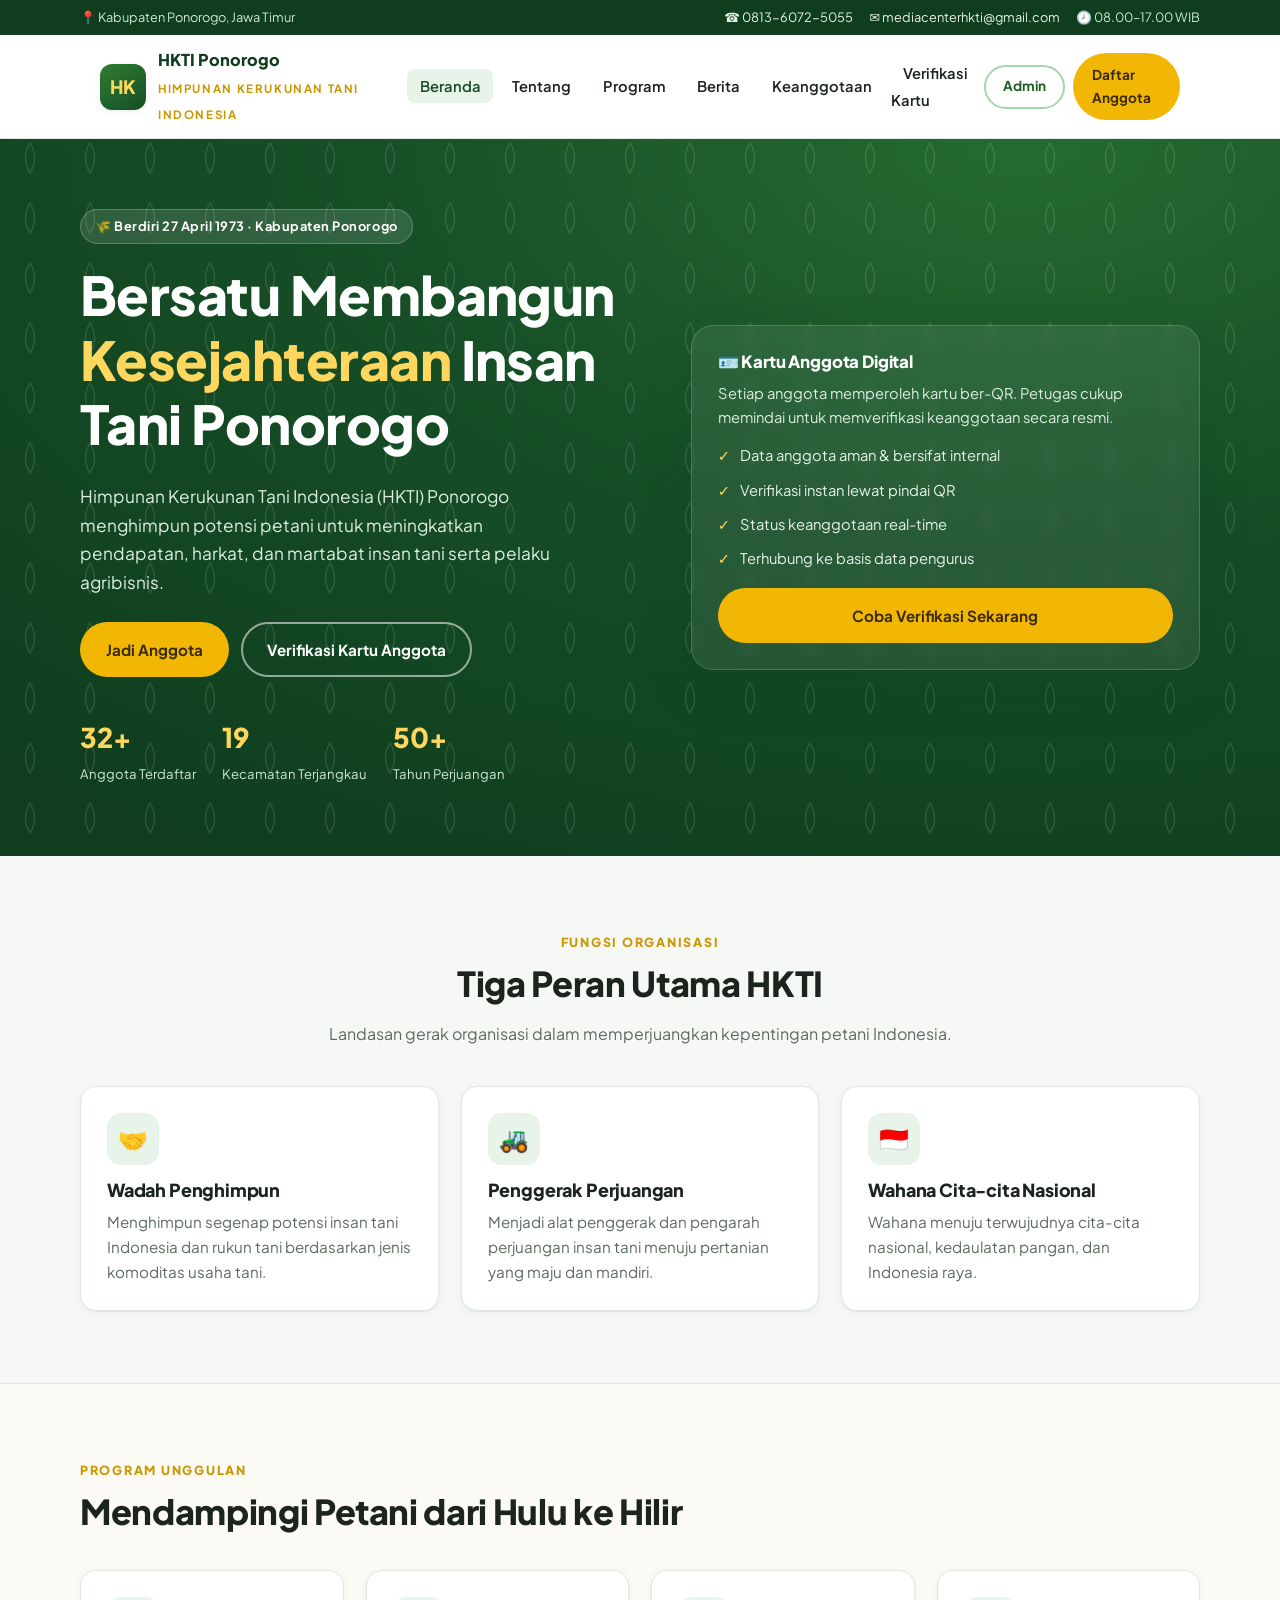
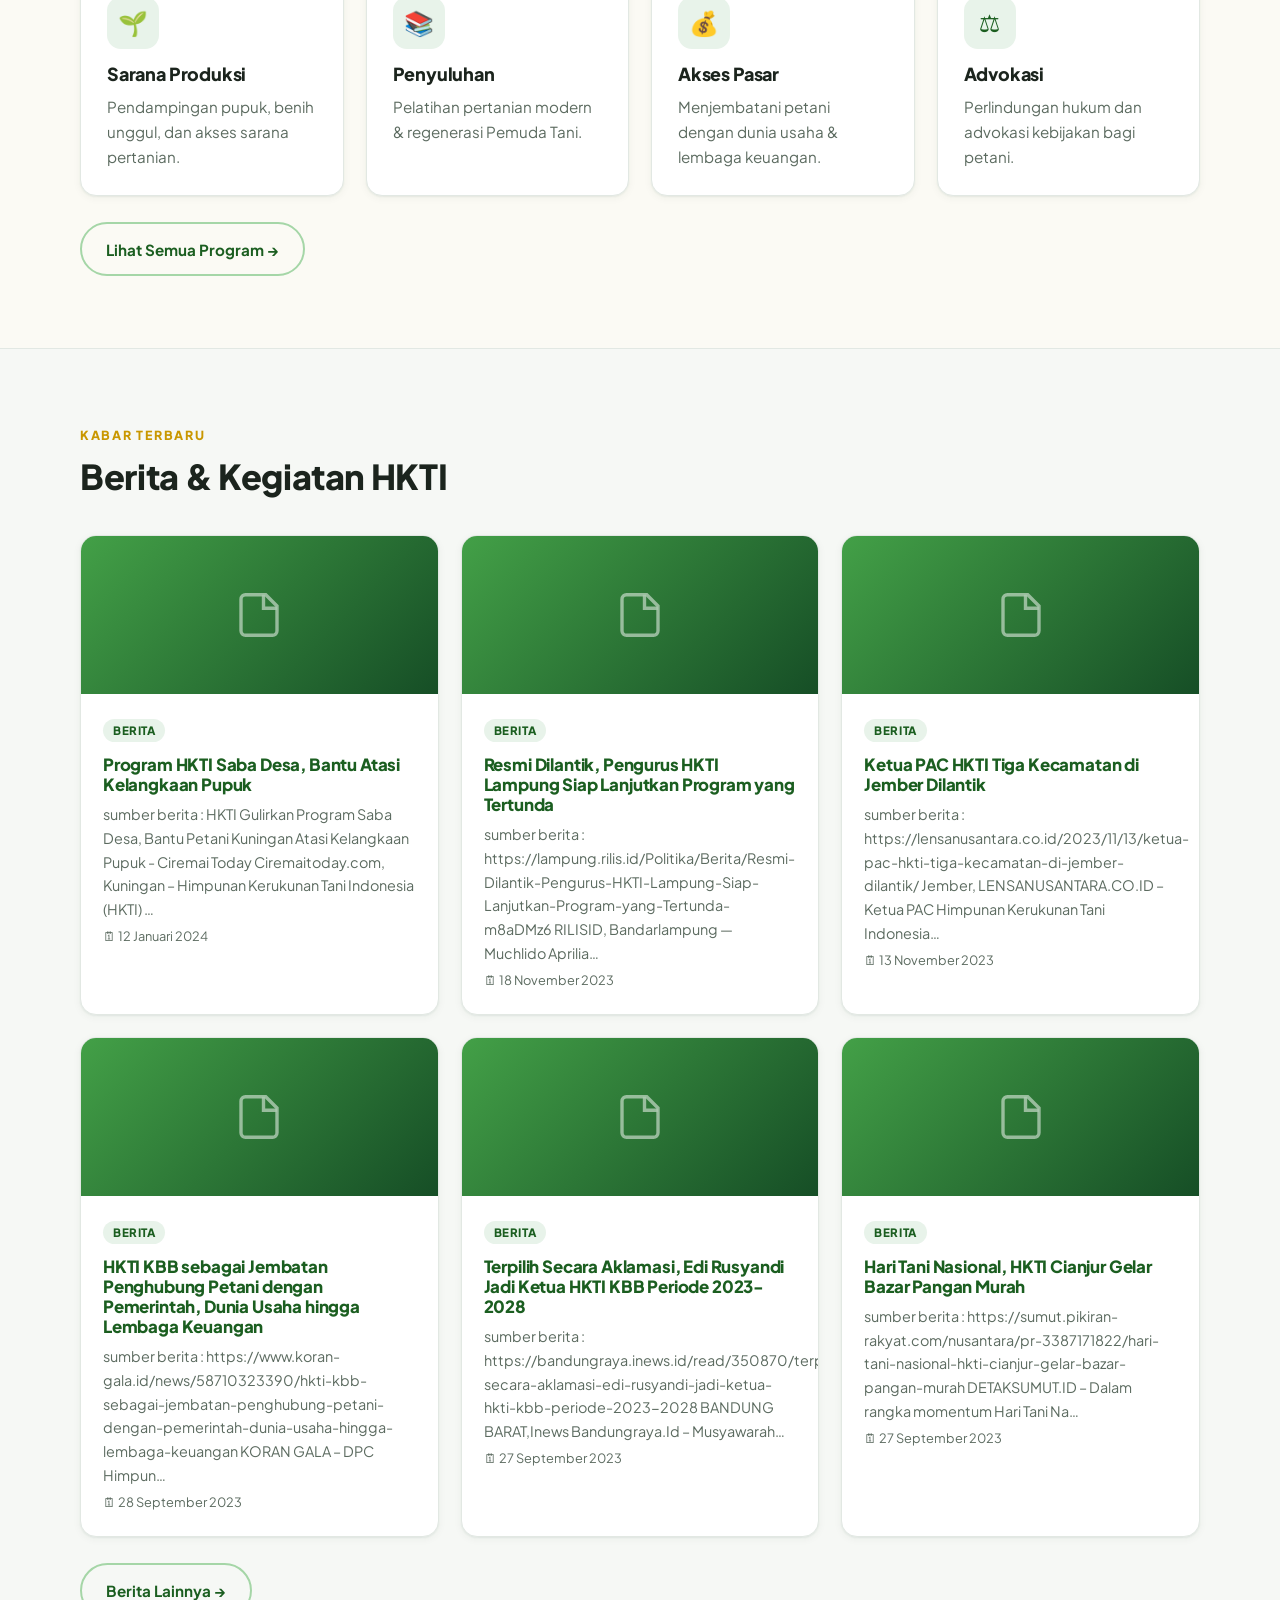
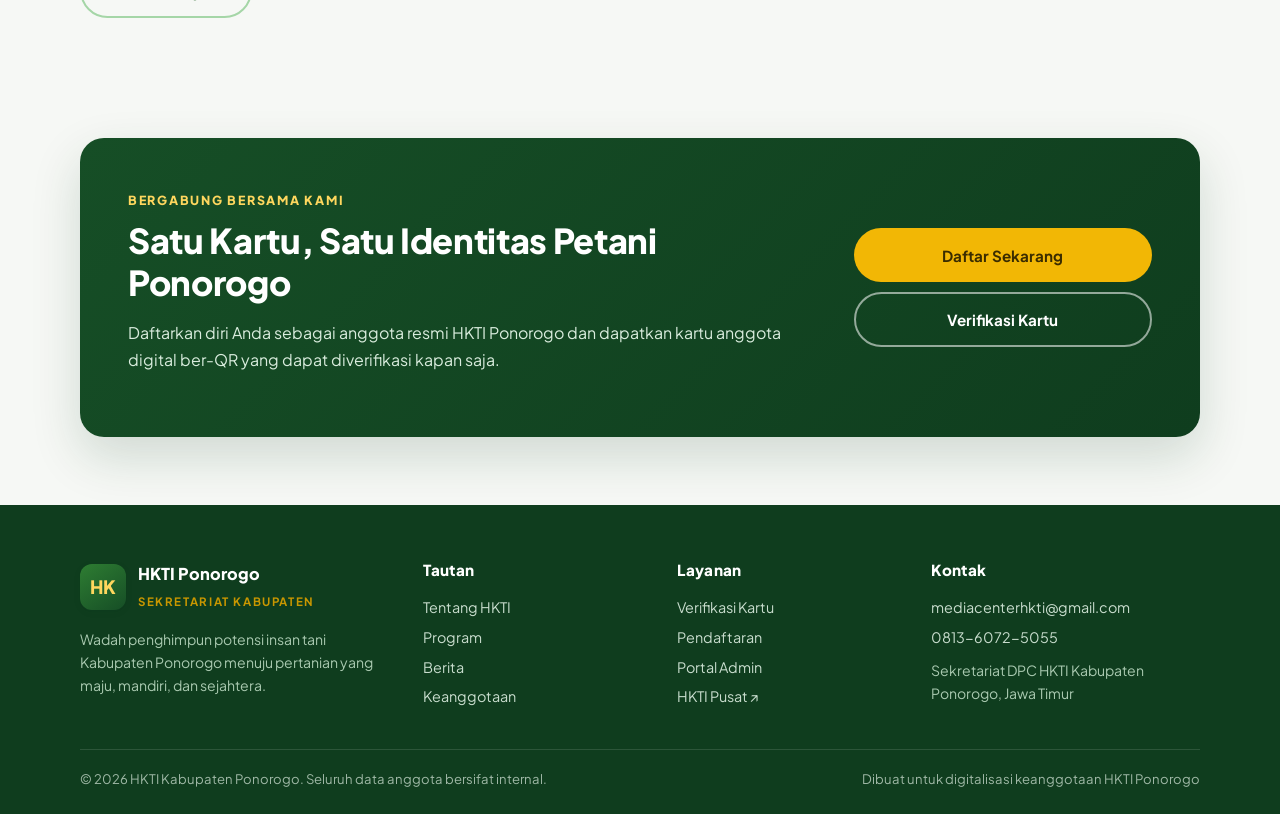
==== index.html @ 01f022f5 "Bangun website HKTI Ponorogo + kartu anggota digital ber-QR Website publik, verifikasi kartu ber-QR," ====
<!doctype html>
<html lang="id">
<head>
<meta charset="utf-8">
<meta name="viewport" content="width=device-width,initial-scale=1">
<title>HKTI Ponorogo — Himpunan Kerukunan Tani Indonesia</title>
<meta name="description" content="Portal resmi HKTI Kabupaten Ponorogo. Wadah insan tani menuju pertanian maju, mandiri, dan sejahtera. Verifikasi kartu anggota digital.">
<link rel="preconnect" href="https://fonts.googleapis.com">
<link rel="preconnect" href="https://fonts.gstatic.com" crossorigin>
<link href="https://fonts.googleapis.com/css2?family=Plus+Jakarta+Sans:wght@400;500;600;700;800&display=swap" rel="stylesheet">
<link rel="stylesheet" href="assets/css/style.css">
</head>
<body data-page="index.html">
<header id="site-header"></header>

<!-- HERO -->
<section class="hero">
  <div class="container">
    <div>
      <span class="hero__eyebrow">🌾 Berdiri 27 April 1973 · Kabupaten Ponorogo</span>
      <h1>Bersatu Membangun <span>Kesejahteraan</span> Insan Tani Ponorogo</h1>
      <p>Himpunan Kerukunan Tani Indonesia (HKTI) Ponorogo menghimpun potensi petani untuk meningkatkan pendapatan, harkat, dan martabat insan tani serta pelaku agribisnis.</p>
      <div class="hero__actions">
        <a class="btn btn--gold" href="keanggotaan.html#daftar">Jadi Anggota</a>
        <a class="btn btn--ghost" href="verifikasi.html">Verifikasi Kartu Anggota</a>
      </div>
      <div class="hero__stats">
        <div class="hero__stat"><b id="stat-anggota">32+</b><span>Anggota Terdaftar</span></div>
        <div class="hero__stat"><b>19</b><span>Kecamatan Terjangkau</span></div>
        <div class="hero__stat"><b>50+</b><span>Tahun Perjuangan</span></div>
      </div>
    </div>
    <div class="hero__card">
      <h3>🪪 Kartu Anggota Digital</h3>
      <p style="color:#dcefe0;font-size:.92rem;margin:.4rem 0 0">Setiap anggota memperoleh kartu ber-QR. Petugas cukup memindai untuk memverifikasi keanggotaan secara resmi.</p>
      <ul>
        <li>Data anggota aman &amp; bersifat internal</li>
        <li>Verifikasi instan lewat pindai QR</li>
        <li>Status keanggotaan real-time</li>
        <li>Terhubung ke basis data pengurus</li>
      </ul>
      <a class="btn btn--gold btn--block" style="margin-top:18px" href="verifikasi.html">Coba Verifikasi Sekarang</a>
    </div>
  </div>
</section>

<!-- PILAR / FUNGSI -->
<section class="section">
  <div class="container">
    <div class="section-head center mx-auto center">
      <span class="eyebrow">Fungsi Organisasi</span>
      <h2>Tiga Peran Utama HKTI</h2>
      <p class="muted">Landasan gerak organisasi dalam memperjuangkan kepentingan petani Indonesia.</p>
    </div>
    <div class="grid g-3">
      <div class="card"><div class="card__icon">🤝</div><h3>Wadah Penghimpun</h3><p>Menghimpun segenap potensi insan tani Indonesia dan rukun tani berdasarkan jenis komoditas usaha tani.</p></div>
      <div class="card"><div class="card__icon">🚜</div><h3>Penggerak Perjuangan</h3><p>Menjadi alat penggerak dan pengarah perjuangan insan tani menuju pertanian yang maju dan mandiri.</p></div>
      <div class="card"><div class="card__icon">🇮🇩</div><h3>Wahana Cita-cita Nasional</h3><p>Wahana menuju terwujudnya cita-cita nasional, kedaulatan pangan, dan Indonesia raya.</p></div>
    </div>
  </div>
</section>

<!-- PROGRAM RINGKAS -->
<section class="section" style="background:var(--cream);border-top:1px solid var(--line);border-bottom:1px solid var(--line)">
  <div class="container">
    <div class="section-head"><span class="eyebrow">Program Unggulan</span><h2>Mendampingi Petani dari Hulu ke Hilir</h2></div>
    <div class="grid g-4">
      <div class="card"><div class="card__icon">🌱</div><h3>Sarana Produksi</h3><p>Pendampingan pupuk, benih unggul, dan akses sarana pertanian.</p></div>
      <div class="card"><div class="card__icon">📚</div><h3>Penyuluhan</h3><p>Pelatihan pertanian modern &amp; regenerasi Pemuda Tani.</p></div>
      <div class="card"><div class="card__icon">💰</div><h3>Akses Pasar</h3><p>Menjembatani petani dengan dunia usaha &amp; lembaga keuangan.</p></div>
      <div class="card"><div class="card__icon">⚖️</div><h3>Advokasi</h3><p>Perlindungan hukum dan advokasi kebijakan bagi petani.</p></div>
    </div>
    <div style="margin-top:26px"><a class="btn btn--outline" href="program.html">Lihat Semua Program →</a></div>
  </div>
</section>

<!-- BERITA -->
<section class="section">
  <div class="container">
    <div class="section-head"><span class="eyebrow">Kabar Terbaru</span><h2>Berita &amp; Kegiatan HKTI</h2></div>
    <div class="grid g-3" id="news-grid"></div>
    <div style="margin-top:26px"><a class="btn btn--outline" href="berita.html">Berita Lainnya →</a></div>
  </div>
</section>

<!-- CTA BAND -->
<section class="section section--tight">
  <div class="container">
    <div class="band">
      <div>
        <span class="eyebrow" style="color:var(--gold-300)">Bergabung Bersama Kami</span>
        <h2>Satu Kartu, Satu Identitas Petani Ponorogo</h2>
        <p>Daftarkan diri Anda sebagai anggota resmi HKTI Ponorogo dan dapatkan kartu anggota digital ber-QR yang dapat diverifikasi kapan saja.</p>
      </div>
      <div style="display:flex;flex-direction:column;gap:10px">
        <a class="btn btn--gold btn--block" href="keanggotaan.html#daftar">Daftar Sekarang</a>
        <a class="btn btn--ghost btn--block" href="verifikasi.html">Verifikasi Kartu</a>
      </div>
    </div>
  </div>
</section>

<footer id="site-footer"></footer>
<script src="assets/js/data.js"></script>
<script src="assets/js/app.js"></script>
<script>
  // stats
  var vs=(window.HKTI_MEMBERS||[]).filter(function(m){return m.status==='verified';}).length;
  document.getElementById('stat-anggota').textContent=vs+'+';
  // news cards
  var svg='<svg viewBox="0 0 24 24" fill="none" stroke="currentColor" stroke-width="1.5"><path d="M4 19V5a2 2 0 0 1 2-2h9l5 5v11a2 2 0 0 1-2 2H6a2 2 0 0 1-2-2z"/><path d="M14 3v6h6"/></svg>';
  var html=(window.HKTI_NEWS||[]).map(function(n){
    return '<a class="card news" href="'+HKTI.esc(n.link)+'" target="_blank" rel="noopener">'+
      '<div class="news__thumb">'+svg+'</div>'+
      '<div class="news__body"><span class="news__badge">Berita</span>'+
      '<h3>'+HKTI.esc(n.judul)+'</h3>'+
      '<p class="muted" style="font-size:.9rem">'+HKTI.esc(n.ringkas)+'…</p>'+
      '<time>🗓 '+HKTI.esc(n.tanggal||'2024')+'</time></div></a>';
  }).join('');
  document.getElementById('news-grid').innerHTML=html;
</script>
</body>
</html>
---- assets/css/style.css ----
/* ============================================================
   HKTI Ponorogo — Design System
   Palet: Hijau tani (deep green) + Emas padi (gold) + krem
   ============================================================ */
:root{
  --green-900:#0f3d1e; --green-800:#164e26; --green-700:#1b5e20;
  --green-600:#2e7d32; --green-500:#43a047; --green-300:#a5d6a7;
  --green-050:#e8f3ea;
  --gold-600:#c99700; --gold-500:#f2b705; --gold-300:#ffd75e;
  --earth:#6d4c2f;
  --ink:#1b241d; --muted:#5c6b60; --line:#e2e8e3;
  --bg:#f6f8f5; --surface:#ffffff; --cream:#fbfaf4;
  --danger:#b3261e; --ok:#1b5e20; --warn:#a86400;
  --radius:16px; --radius-sm:10px;
  --shadow-sm:0 1px 2px rgba(15,61,30,.06),0 2px 8px rgba(15,61,30,.05);
  --shadow-md:0 8px 24px rgba(15,61,30,.10);
  --shadow-lg:0 20px 50px rgba(15,61,30,.16);
  --container:1160px;
  --font:'Plus Jakarta Sans',system-ui,-apple-system,Segoe UI,Roboto,sans-serif;
}
*{box-sizing:border-box}
html{scroll-behavior:smooth}
body{margin:0;font-family:var(--font);color:var(--ink);background:var(--bg);
  line-height:1.65;-webkit-font-smoothing:antialiased;font-size:16px}
img{max-width:100%;display:block}
a{color:var(--green-700);text-decoration:none}
h1,h2,h3,h4{line-height:1.2;margin:0 0 .5em;font-weight:800;letter-spacing:-.01em}
h2{font-size:clamp(1.5rem,3vw,2.15rem)}
p{margin:0 0 1rem}
.container{max-width:var(--container);margin:0 auto;padding:0 20px}
.section{padding:72px 0}
.section--tight{padding:48px 0}
.muted{color:var(--muted)}
.center{text-align:center}
.mw-680{max-width:680px}
.mx-auto{margin-left:auto;margin-right:auto}

/* ---------- Buttons ---------- */
.btn{display:inline-flex;align-items:center;gap:.5rem;padding:.8rem 1.5rem;border-radius:999px;
  font-weight:700;font-size:.95rem;border:2px solid transparent;cursor:pointer;transition:.18s;
  background:var(--green-700);color:#fff}
.btn:hover{background:var(--green-800);transform:translateY(-1px);box-shadow:var(--shadow-md)}
.btn--gold{background:var(--gold-500);color:#3a2c00}
.btn--gold:hover{background:var(--gold-600);color:#fff}
.btn--ghost{background:transparent;color:#fff;border-color:rgba(255,255,255,.55)}
.btn--ghost:hover{background:rgba(255,255,255,.14)}
.btn--outline{background:transparent;color:var(--green-700);border-color:var(--green-300)}
.btn--outline:hover{background:var(--green-050)}
.btn--sm{padding:.55rem 1.05rem;font-size:.85rem}
.btn--block{width:100%;justify-content:center}

/* ---------- Header ---------- */
.site-header{position:sticky;top:0;z-index:50;background:rgba(255,255,255,.92);
  backdrop-filter:blur(10px);border-bottom:1px solid var(--line)}
.topbar{background:var(--green-900);color:#cfe6d3;font-size:.8rem}
.topbar .container{display:flex;gap:18px;flex-wrap:wrap;justify-content:space-between;padding:7px 20px}
.topbar a{color:#e6f2e8}
.topbar .tb-right{display:flex;gap:16px;flex-wrap:wrap}
.nav{display:flex;align-items:center;justify-content:space-between;gap:16px;padding:12px 20px}
.brand{display:flex;align-items:center;gap:12px}
.brand__logo{width:46px;height:46px;border-radius:12px;display:grid;place-items:center;
  background:linear-gradient(145deg,var(--green-600),var(--green-800));color:var(--gold-300);
  font-weight:900;font-size:1.15rem;box-shadow:var(--shadow-sm);flex:none}
.brand__t{font-weight:900;font-size:1.02rem;line-height:1.1;color:var(--green-900)}
.brand__s{font-size:.72rem;letter-spacing:.14em;text-transform:uppercase;color:var(--gold-600);font-weight:700}
.menu{display:flex;gap:6px;align-items:center;list-style:none;margin:0;padding:0}
.menu a{padding:.5rem .8rem;border-radius:8px;color:var(--ink);font-weight:600;font-size:.92rem}
.menu a:hover,.menu a.active{background:var(--green-050);color:var(--green-800)}
.nav__cta{display:flex;gap:8px;align-items:center}
.hamburger{display:none;background:none;border:0;cursor:pointer;padding:8px;color:var(--green-800)}
.hamburger svg{width:26px;height:26px}

/* ---------- Hero ---------- */
.hero{position:relative;color:#fff;overflow:hidden;
  background:radial-gradient(120% 120% at 80% 0%,#256b31 0%,var(--green-800) 45%,var(--green-900) 100%)}
.hero::after{content:"";position:absolute;inset:0;opacity:.14;pointer-events:none;
  background-image:url("data:image/svg+xml,%3Csvg xmlns='http://www.w3.org/2000/svg' width='60' height='60'%3E%3Cpath d='M30 4c6 10 6 20 0 30-6-10-6-20 0-30z' fill='none' stroke='%23ffffff' stroke-width='1.2'/%3E%3C/svg%3E")}
.hero .container{position:relative;z-index:1;display:grid;grid-template-columns:1.05fr .95fr;gap:48px;
  align-items:center;padding-top:70px;padding-bottom:70px}
.hero__eyebrow{display:inline-flex;align-items:center;gap:8px;background:rgba(255,255,255,.12);
  border:1px solid rgba(255,255,255,.22);padding:6px 14px;border-radius:999px;font-size:.8rem;
  font-weight:700;letter-spacing:.04em;margin-bottom:18px}
.hero h1{font-size:clamp(2rem,4.6vw,3.35rem);margin-bottom:.5em}
.hero h1 span{color:var(--gold-300)}
.hero p{font-size:1.08rem;color:#dcefe0;max-width:38ch}
.hero__actions{display:flex;gap:12px;flex-wrap:wrap;margin-top:26px}
.hero__stats{display:flex;gap:26px;margin-top:38px;flex-wrap:wrap}
.hero__stat b{display:block;font-size:1.7rem;color:var(--gold-300);font-weight:900}
.hero__stat span{font-size:.82rem;color:#cfe6d3}
.hero__card{background:rgba(255,255,255,.08);border:1px solid rgba(255,255,255,.16);
  border-radius:22px;padding:26px;backdrop-filter:blur(6px);box-shadow:var(--shadow-lg)}
.hero__card h3{color:#fff;font-size:1.05rem;display:flex;align-items:center;gap:8px}
.hero__card ul{list-style:none;padding:0;margin:14px 0 0;display:grid;gap:10px}
.hero__card li{display:flex;gap:10px;align-items:flex-start;font-size:.92rem;color:#e7f4ea}
.hero__card li::before{content:"✓";color:var(--gold-300);font-weight:900;flex:none}

/* ---------- Cards / grids ---------- */
.grid{display:grid;gap:22px}
.g-3{grid-template-columns:repeat(3,1fr)}
.g-4{grid-template-columns:repeat(4,1fr)}
.g-2{grid-template-columns:repeat(2,1fr)}
.card{background:var(--surface);border:1px solid var(--line);border-radius:var(--radius);
  padding:26px;box-shadow:var(--shadow-sm);transition:.2s}
.card:hover{box-shadow:var(--shadow-md);transform:translateY(-3px);border-color:var(--green-300)}
.card__icon{width:52px;height:52px;border-radius:14px;background:var(--green-050);color:var(--green-700);
  display:grid;place-items:center;font-size:1.5rem;margin-bottom:14px}
.card h3{font-size:1.12rem}
.card p{color:var(--muted);font-size:.95rem;margin:0}

.eyebrow{display:inline-block;color:var(--gold-600);font-weight:800;letter-spacing:.14em;
  text-transform:uppercase;font-size:.78rem;margin-bottom:10px}
.section-head{max-width:640px;margin-bottom:38px}
.section-head.center{margin-left:auto;margin-right:auto}

/* ---------- News ---------- */
.news{display:flex;flex-direction:column;overflow:hidden;padding:0}
.news__body{padding:22px}
.news__badge{background:var(--green-050);color:var(--green-700);font-size:.72rem;font-weight:800;
  padding:4px 10px;border-radius:999px;text-transform:uppercase;letter-spacing:.05em}
.news__thumb{height:158px;background:linear-gradient(135deg,var(--green-500),var(--green-800));
  display:grid;place-items:center;color:rgba(255,255,255,.85)}
.news__thumb svg{width:54px;height:54px;opacity:.6}
.news h3{font-size:1.05rem;margin:12px 0 8px}
.news time{font-size:.8rem;color:var(--muted)}

/* ---------- Membership / CTA band ---------- */
.band{background:linear-gradient(135deg,var(--green-800),var(--green-900));color:#fff;border-radius:24px;
  padding:48px;display:grid;grid-template-columns:1.4fr .6fr;gap:30px;align-items:center;box-shadow:var(--shadow-lg)}
.band h2{color:#fff}
.band p{color:#d9ecdd}

/* ---------- Footer ---------- */
.footer{background:var(--green-900);color:#c9ddce;padding:56px 0 24px;margin-top:20px}
.footer__grid{display:grid;grid-template-columns:1.4fr 1fr 1fr 1.2fr;gap:30px}
.footer h4{color:#fff;font-size:.95rem;letter-spacing:.02em;margin-bottom:14px}
.footer a{color:#c9ddce;display:block;padding:3px 0;font-size:.9rem}
.footer a:hover{color:var(--gold-300)}
.footer__bottom{border-top:1px solid rgba(255,255,255,.12);margin-top:36px;padding-top:18px;
  display:flex;justify-content:space-between;gap:14px;flex-wrap:wrap;font-size:.82rem;color:#9fb8a6}

/* ---------- Page hero (interior) ---------- */
.page-hero{background:linear-gradient(135deg,var(--green-800),var(--green-900));color:#fff;padding:56px 0}
.page-hero h1{font-size:clamp(1.8rem,4vw,2.6rem);margin:0}
.page-hero p{color:#d9ecdd;margin:.6rem 0 0;max-width:60ch}
.crumb{font-size:.82rem;color:#a9c9b0;margin-bottom:12px}
.crumb a{color:#cfe6d3}

/* ---------- Info list ---------- */
.deflist{display:grid;gap:0;border:1px solid var(--line);border-radius:var(--radius);overflow:hidden;background:#fff}
.deflist div{display:grid;grid-template-columns:180px 1fr;gap:12px;padding:14px 18px;border-bottom:1px solid var(--line)}
.deflist div:last-child{border-bottom:0}
.deflist dt{font-weight:700;color:var(--green-800)}
.deflist dd{margin:0;color:var(--ink)}

/* ---------- Verifikasi / Kartu Anggota ---------- */
.tool-wrap{max-width:520px;margin:0 auto}
.reader-box{border:2px dashed var(--green-300);border-radius:var(--radius);padding:18px;background:#fff}
#qr-reader{border-radius:12px;overflow:hidden}
.status-pill{display:inline-flex;align-items:center;gap:8px;padding:8px 16px;border-radius:999px;
  font-weight:800;font-size:.9rem}
.status-pill.ok{background:#e6f4ea;color:var(--ok)}
.status-pill.bad{background:#fbe9e7;color:var(--danger)}
.status-pill.pend{background:#fff4e0;color:var(--warn)}

/* Kartu anggota (ID card) */
.id-card{width:340px;max-width:100%;border-radius:18px;overflow:hidden;background:#fff;
  box-shadow:var(--shadow-lg);border:1px solid var(--line);margin:0 auto}
.id-card__top{background:linear-gradient(135deg,var(--green-700),var(--green-900));color:#fff;
  padding:16px 18px;display:flex;align-items:center;gap:10px}
.id-card__top .logo{width:38px;height:38px;border-radius:9px;background:rgba(255,255,255,.15);
  display:grid;place-items:center;color:var(--gold-300);font-weight:900;flex:none}
.id-card__top b{font-size:.95rem;line-height:1.1}
.id-card__top span{font-size:.68rem;letter-spacing:.12em;text-transform:uppercase;color:#bfe0c6}
.id-card__body{padding:18px;display:grid;grid-template-columns:1fr auto;gap:16px;align-items:center}
.id-card__field{margin-bottom:8px}
.id-card__field label{display:block;font-size:.62rem;letter-spacing:.08em;text-transform:uppercase;color:var(--muted);font-weight:700}
.id-card__field b{font-size:.92rem}
.id-card__qr{width:104px;height:104px;background:#fff;padding:6px;border:1px solid var(--line);border-radius:10px}
.id-card__qr img,.id-card__qr canvas{width:100%!important;height:100%!important}
.id-card__foot{background:var(--cream);border-top:1px solid var(--line);padding:10px 18px;
  font-size:.7rem;color:var(--muted);display:flex;justify-content:space-between;align-items:center}
.id-card__nia{font-family:ui-monospace,Menlo,monospace;letter-spacing:.04em}

.field{margin-bottom:14px}
.field label{display:block;font-weight:700;font-size:.88rem;margin-bottom:6px;color:var(--green-800)}
.input,select.input{width:100%;padding:.7rem .9rem;border:1.5px solid var(--line);border-radius:10px;
  font:inherit;background:#fff;color:var(--ink)}
.input:focus{outline:none;border-color:var(--green-500);box-shadow:0 0 0 3px var(--green-050)}

/* Table (admin) */
.table-wrap{overflow-x:auto;border:1px solid var(--line);border-radius:var(--radius);background:#fff}
table.tbl{width:100%;border-collapse:collapse;font-size:.9rem;min-width:720px}
.tbl th,.tbl td{padding:11px 14px;text-align:left;border-bottom:1px solid var(--line)}
.tbl th{background:var(--green-050);color:var(--green-800);font-weight:800;position:sticky;top:0}
.tbl tr:hover td{background:var(--cream)}
.tag{display:inline-block;font-size:.72rem;font-weight:800;padding:3px 9px;border-radius:999px}
.tag.ok{background:#e6f4ea;color:var(--ok)} .tag.pend{background:#fff4e0;color:var(--warn)}

.notice{background:#fff8e6;border:1px solid #ffe2a8;border-left:4px solid var(--gold-500);
  padding:14px 18px;border-radius:10px;font-size:.9rem;color:#6b5200}
.notice.green{background:var(--green-050);border-color:var(--green-300);border-left-color:var(--green-600);color:var(--green-900)}

/* ---------- Responsive ---------- */
@media(max-width:900px){
  .hero .container{grid-template-columns:1fr;gap:30px}
  .g-4{grid-template-columns:repeat(2,1fr)}
  .g-3{grid-template-columns:repeat(2,1fr)}
  .band{grid-template-columns:1fr;text-align:center}
  .footer__grid{grid-template-columns:1fr 1fr}
  .menu,.nav__cta .btn--outline{display:none}
  .menu.open{display:flex;position:absolute;top:100%;left:0;right:0;flex-direction:column;
    background:#fff;border-bottom:1px solid var(--line);padding:12px;gap:2px;box-shadow:var(--shadow-md)}
  .menu.open a{padding:.8rem 1rem}
  .hamburger{display:block}
  .nav{position:relative}
}
@media(max-width:560px){
  .g-4,.g-3,.g-2,.footer__grid{grid-template-columns:1fr}
  .section{padding:52px 0}
  .band{padding:32px 22px}
  .deflist div{grid-template-columns:1fr}
  .deflist dt{color:var(--muted);font-size:.78rem}
}
@media print{
  .site-header,.footer,.no-print{display:none!important}
  body{background:#fff}
  .id-card{box-shadow:none;border:1px solid #999}
}
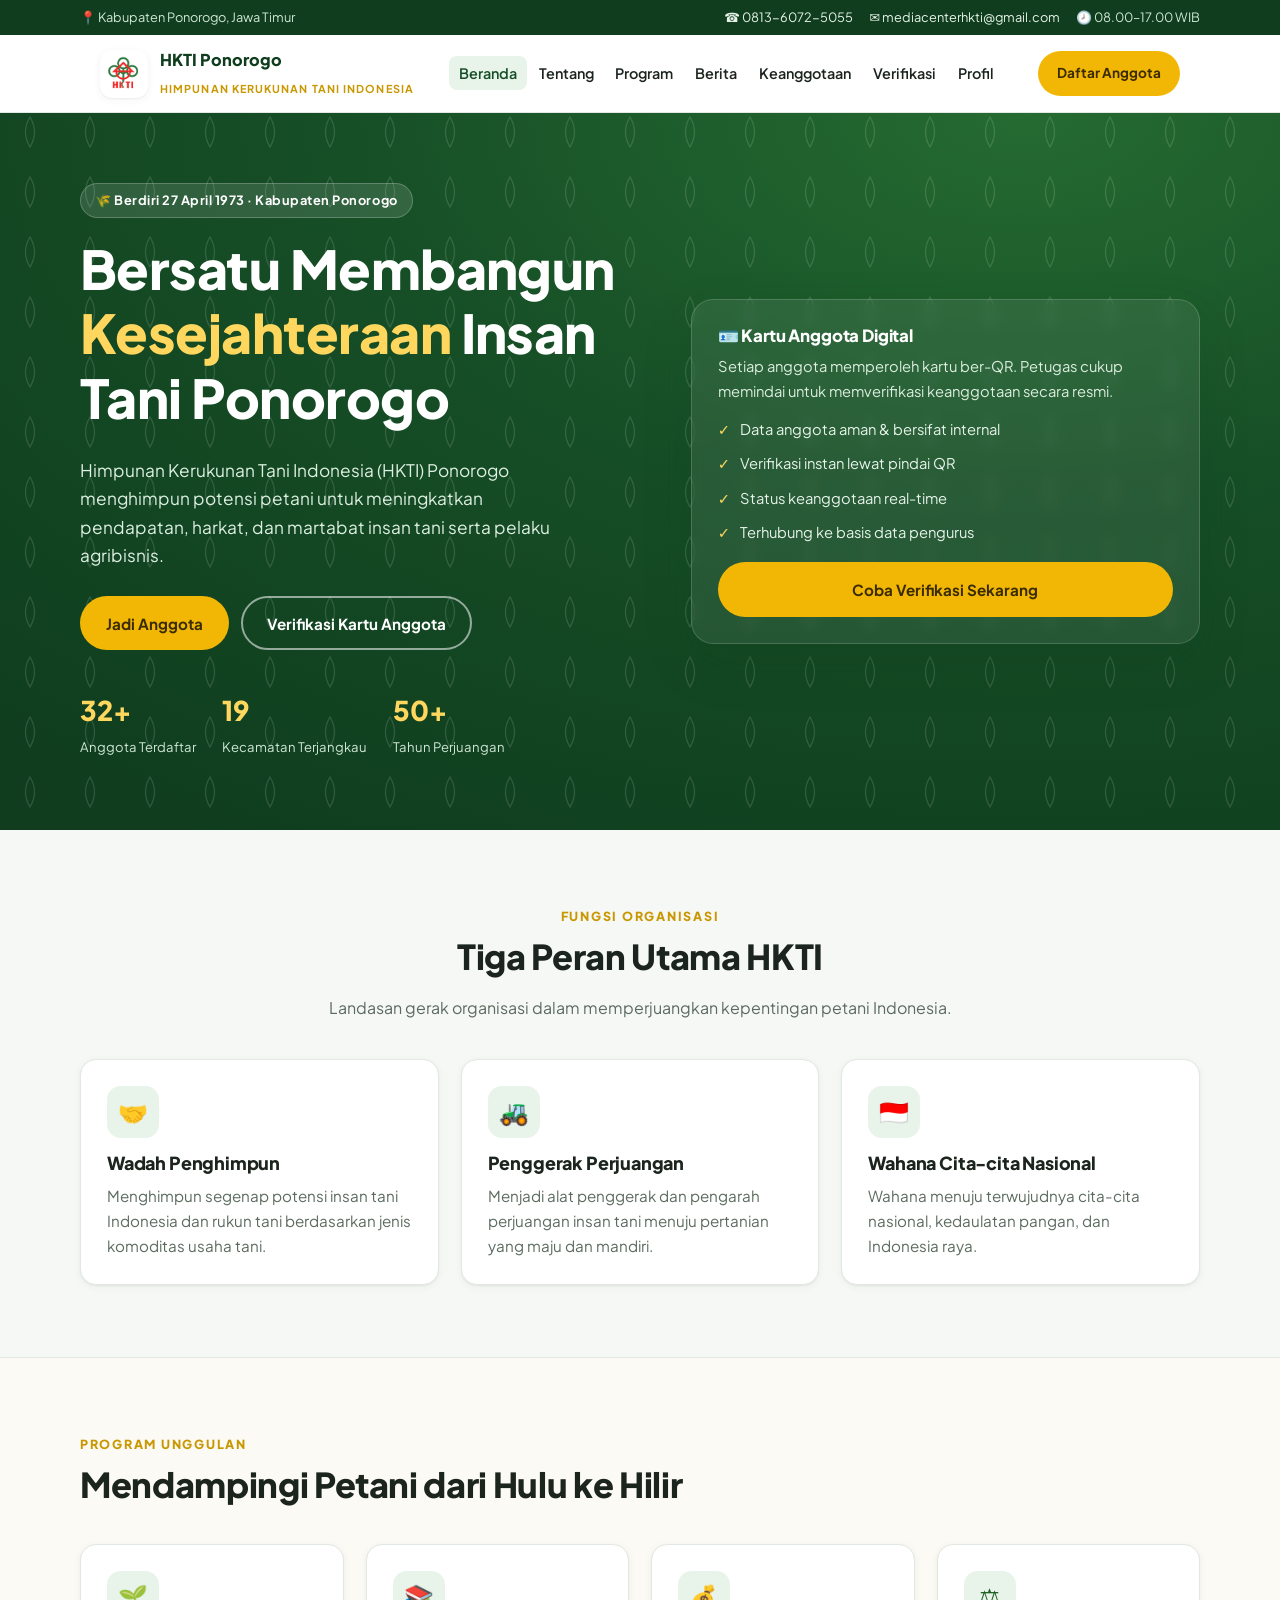
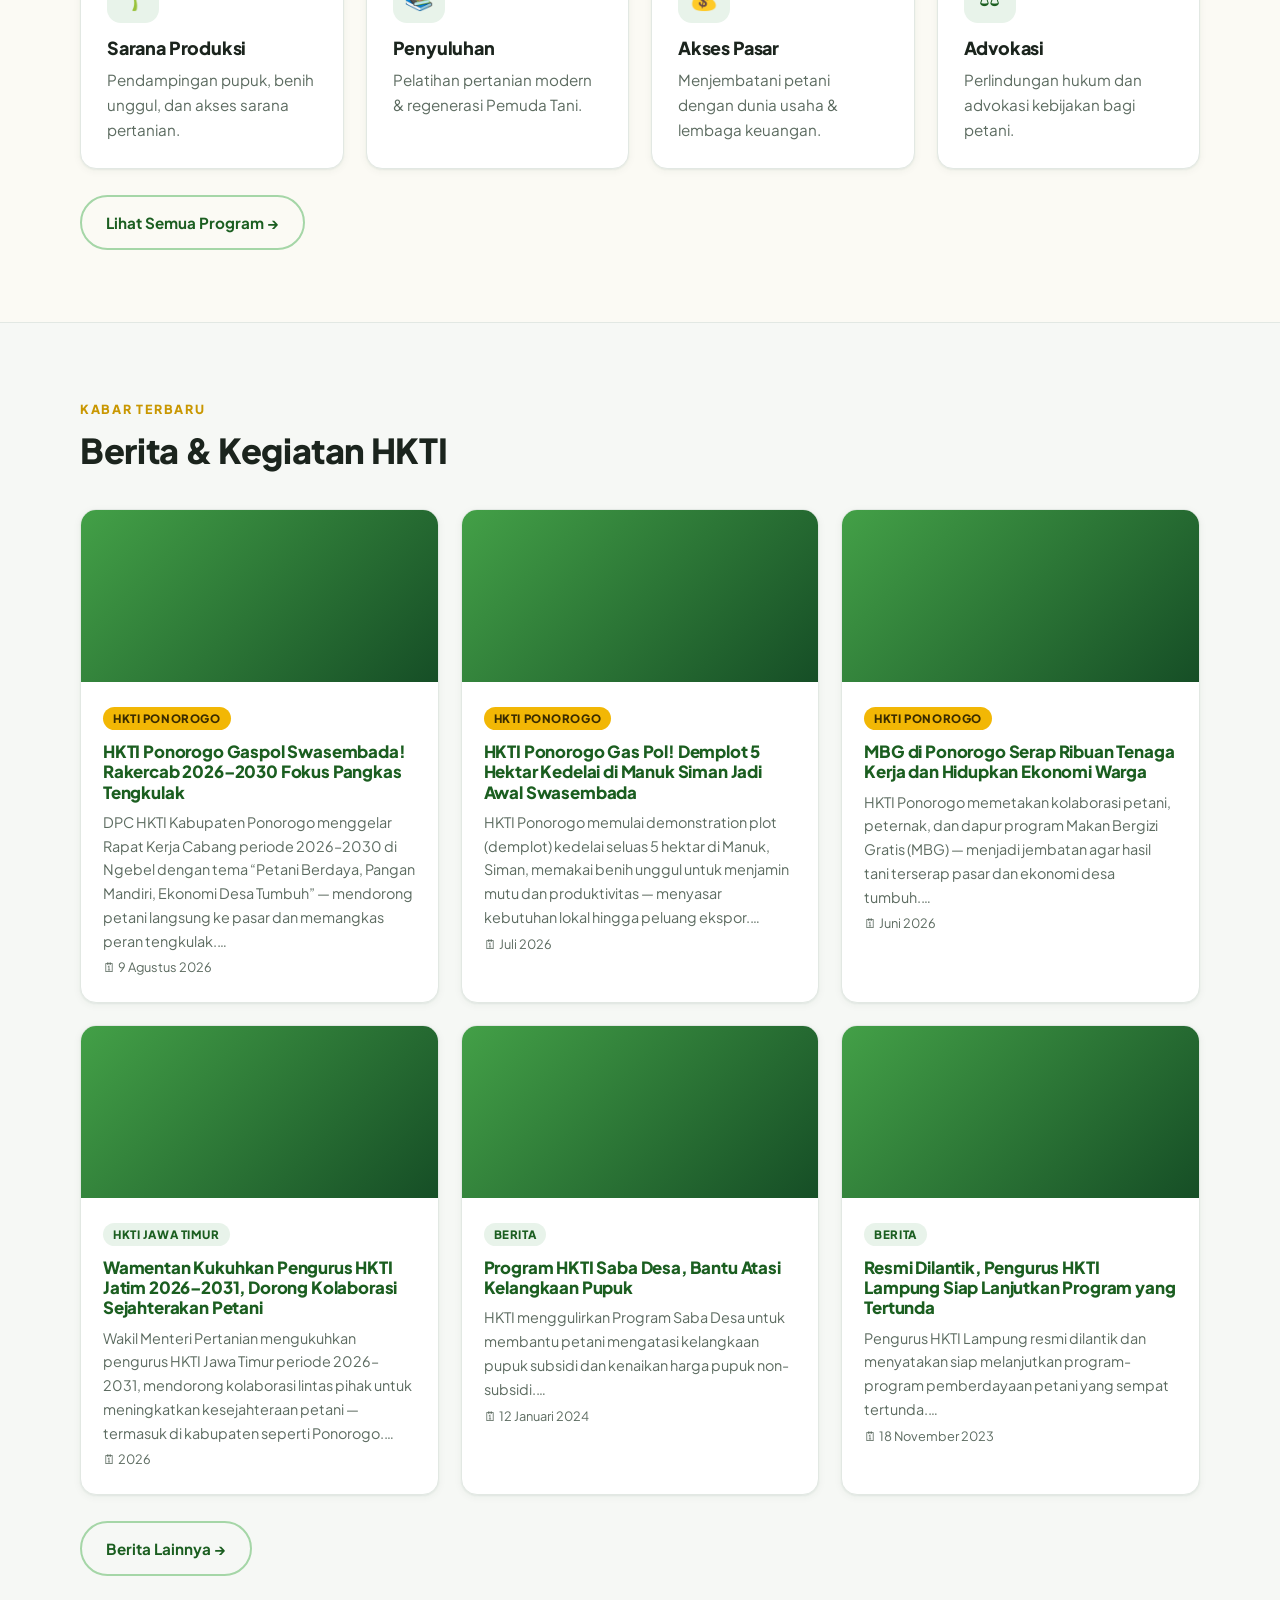
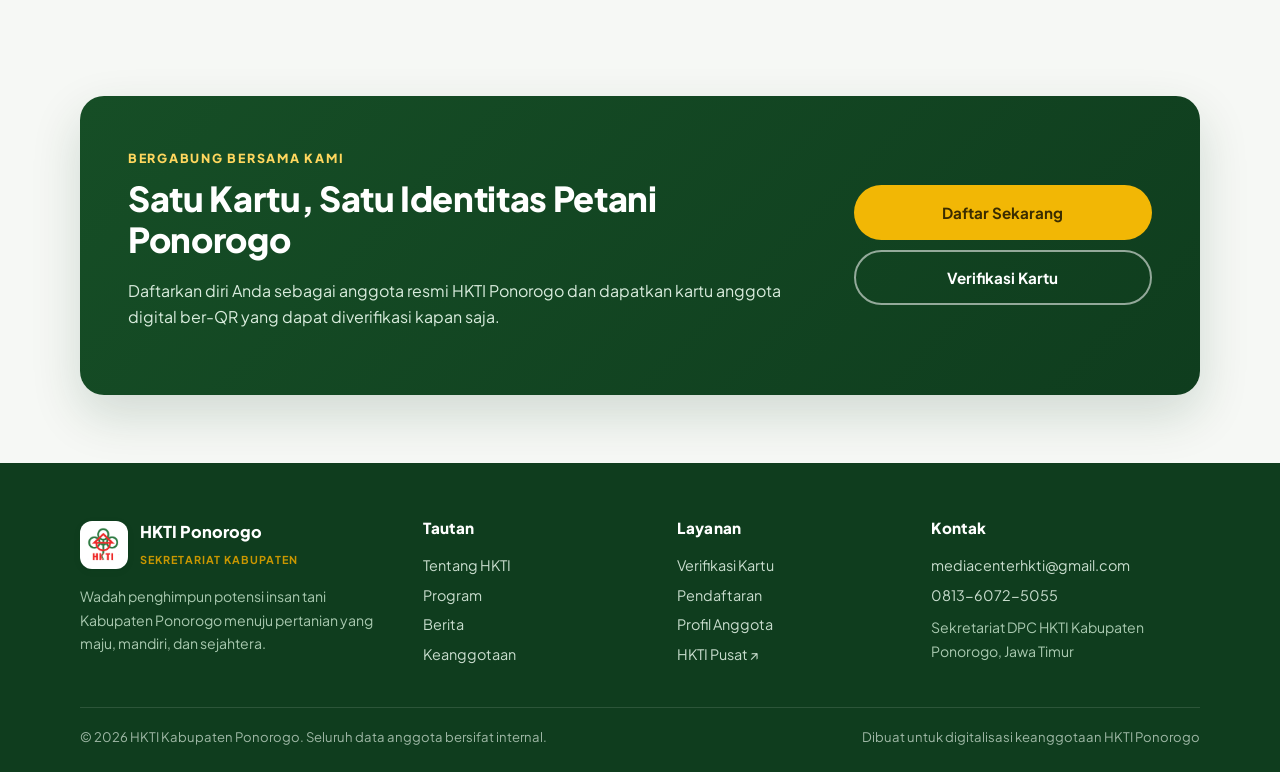
==== commit 53028ccd: "Tambah berita HKTI Ponorogo + foto pada semua berita - 4 berita HKTI Ponorogo/Jatim terbaru (Rakerca" ====
--- a/index.html
+++ b/index.html
@@ -109,15 +109,17 @@
   document.getElementById('stat-anggota').textContent=vs+'+';
   // news cards
   var svg='<svg viewBox="0 0 24 24" fill="none" stroke="currentColor" stroke-width="1.5"><path d="M4 19V5a2 2 0 0 1 2-2h9l5 5v11a2 2 0 0 1-2 2H6a2 2 0 0 1-2-2z"/><path d="M14 3v6h6"/></svg>';
-  var html=(window.HKTI_NEWS||[]).map(function(n){
+  function newsCard(n){
+    var pon=/ponorogo/i.test(n.kategori||'');
+    var thumb=n.gambar?'<img src="'+HKTI.esc(n.gambar)+'" alt="" loading="lazy" onerror="this.remove()">':svg;
     return '<a class="card news" href="'+HKTI.esc(n.link)+'" target="_blank" rel="noopener">'+
-      '<div class="news__thumb">'+svg+'</div>'+
-      '<div class="news__body"><span class="news__badge">Berita</span>'+
+      '<div class="news__thumb">'+thumb+'</div>'+
+      '<div class="news__body"><span class="news__badge'+(pon?' pon':'')+'">'+HKTI.esc(n.kategori||'Berita')+'</span>'+
       '<h3>'+HKTI.esc(n.judul)+'</h3>'+
       '<p class="muted" style="font-size:.9rem">'+HKTI.esc(n.ringkas)+'…</p>'+
       '<time>🗓 '+HKTI.esc(n.tanggal||'2024')+'</time></div></a>';
-  }).join('');
-  document.getElementById('news-grid').innerHTML=html;
+  }
+  document.getElementById('news-grid').innerHTML=(window.HKTI_NEWS||[]).slice(0,6).map(newsCard).join('');
 </script>
 </body>
 </html>
--- a/assets/css/style.css
+++ b/assets/css/style.css
@@ -58,13 +58,14 @@
 .topbar .tb-right{display:flex;gap:16px;flex-wrap:wrap}
 .nav{display:flex;align-items:center;justify-content:space-between;gap:16px;padding:12px 20px}
 .brand{display:flex;align-items:center;gap:12px}
-.brand__logo{width:46px;height:46px;border-radius:12px;display:grid;place-items:center;
-  background:linear-gradient(145deg,var(--green-600),var(--green-800));color:var(--gold-300);
-  font-weight:900;font-size:1.15rem;box-shadow:var(--shadow-sm);flex:none}
-.brand__t{font-weight:900;font-size:1.02rem;line-height:1.1;color:var(--green-900)}
-.brand__s{font-size:.72rem;letter-spacing:.14em;text-transform:uppercase;color:var(--gold-600);font-weight:700}
-.menu{display:flex;gap:6px;align-items:center;list-style:none;margin:0;padding:0}
-.menu a{padding:.5rem .8rem;border-radius:8px;color:var(--ink);font-weight:600;font-size:.92rem}
+.brand__logo{width:48px;height:48px;border-radius:12px;display:grid;place-items:center;
+  background:#fff;box-shadow:var(--shadow-sm);flex:none;overflow:hidden;padding:4px}
+.brand__logo img{width:100%;height:100%;object-fit:contain;display:block}
+.brand{flex:none}
+.brand__t{font-weight:900;font-size:1.02rem;line-height:1.1;color:var(--green-900);white-space:nowrap}
+.brand__s{font-size:.68rem;letter-spacing:.1em;text-transform:uppercase;color:var(--gold-600);font-weight:700;white-space:nowrap}
+.menu{display:flex;gap:2px;align-items:center;list-style:none;margin:0;padding:0;flex-wrap:wrap;justify-content:center}
+.menu a{padding:.5rem .62rem;border-radius:8px;color:var(--ink);font-weight:600;font-size:.9rem;white-space:nowrap}
 .menu a:hover,.menu a.active{background:var(--green-050);color:var(--green-800)}
 .nav__cta{display:flex;gap:8px;align-items:center}
 .hamburger{display:none;background:none;border:0;cursor:pointer;padding:8px;color:var(--green-800)}
@@ -117,9 +118,11 @@
 .news__body{padding:22px}
 .news__badge{background:var(--green-050);color:var(--green-700);font-size:.72rem;font-weight:800;
   padding:4px 10px;border-radius:999px;text-transform:uppercase;letter-spacing:.05em}
-.news__thumb{height:158px;background:linear-gradient(135deg,var(--green-500),var(--green-800));
-  display:grid;place-items:center;color:rgba(255,255,255,.85)}
+.news__thumb{height:172px;background:linear-gradient(135deg,var(--green-500),var(--green-800));
+  display:grid;place-items:center;color:rgba(255,255,255,.85);position:relative;overflow:hidden}
 .news__thumb svg{width:54px;height:54px;opacity:.6}
+.news__thumb img{position:absolute;inset:0;width:100%;height:100%;object-fit:cover}
+.news__badge.pon{background:var(--gold-500);color:#3a2c00}
 .news h3{font-size:1.05rem;margin:12px 0 8px}
 .news time{font-size:.8rem;color:var(--muted)}
 
@@ -171,6 +174,13 @@
   display:grid;place-items:center;color:var(--gold-300);font-weight:900;flex:none}
 .id-card__top b{font-size:.95rem;line-height:1.1}
 .id-card__top span{font-size:.68rem;letter-spacing:.12em;text-transform:uppercase;color:#bfe0c6}
+.avatar{width:66px;height:66px;border-radius:12px;overflow:hidden;flex:none;border:2px solid var(--green-300);
+  background:var(--green-050);display:grid;place-items:center}
+.avatar img{width:100%;height:100%;object-fit:cover}
+.avatar--init{font-weight:900;color:var(--green-700);font-size:1.35rem;letter-spacing:.02em;
+  background:linear-gradient(145deg,var(--green-050),#d4ecd8)}
+.avatar--lg{width:104px;height:104px;border-radius:16px}
+.id-card__photo{display:flex;gap:12px;align-items:center;margin-bottom:6px}
 .id-card__body{padding:18px;display:grid;grid-template-columns:1fr auto;gap:16px;align-items:center}
 .id-card__field{margin-bottom:8px}
 .id-card__field label{display:block;font-size:.62rem;letter-spacing:.08em;text-transform:uppercase;color:var(--muted);font-weight:700}
@@ -180,6 +190,72 @@
 .id-card__foot{background:var(--cream);border-top:1px solid var(--line);padding:10px 18px;
   font-size:.7rem;color:var(--muted);display:flex;justify-content:space-between;align-items:center}
 .id-card__nia{font-family:ui-monospace,Menlo,monospace;letter-spacing:.04em}
+
+/* ---------- KTA flip card (seperti PDF) ---------- */
+.kta{width:380px;max-width:100%;margin:0 auto;perspective:1400px}
+.kta__inner{position:relative;width:100%;aspect-ratio:1.588/1;transition:transform .7s cubic-bezier(.4,.2,.2,1);transform-style:preserve-3d}
+.kta.flip .kta__inner{transform:rotateY(180deg)}
+.kta__face{position:absolute;inset:0;backface-visibility:hidden;-webkit-backface-visibility:hidden;border-radius:16px;overflow:hidden;box-shadow:var(--shadow-lg);border:1px solid var(--line);background:#fff}
+.kta__front{padding:0}
+.kta__front img{width:100%;height:100%;object-fit:cover;display:block}
+.kta__back{transform:rotateY(180deg);display:flex;flex-direction:column}
+.kta__bar{height:12px;background:linear-gradient(90deg,var(--green-700),var(--green-500));flex:none}
+.kta__bar--b{background:linear-gradient(90deg,var(--green-800),var(--green-700))}
+.kta__bhead{display:flex;align-items:center;gap:8px;padding:8px 12px 4px}
+.kta__bhead img{width:34px;height:34px;object-fit:contain}
+.kta__bhead b{font-size:.72rem;line-height:1;color:var(--green-900)}
+.kta__bhead span{font-size:.54rem;letter-spacing:.06em;color:var(--muted);text-transform:uppercase}
+.kta__bbody{flex:1;display:flex;gap:10px;padding:4px 12px 8px;align-items:center}
+.kta__photo{width:78px;height:98px;border-radius:8px;object-fit:cover;border:1px solid var(--line);background:var(--green-050);flex:none}
+.kta__photo.avatar{display:grid;place-items:center}
+.kta__rows{flex:1;font-size:.62rem;line-height:1.5;color:var(--ink);min-width:0}
+.kta__rows div{display:flex;gap:4px}
+.kta__rows dt{color:var(--muted);width:64px;flex:none}
+.kta__rows dd{margin:0;font-weight:600;overflow:hidden;text-overflow:ellipsis;white-space:nowrap}
+.kta__qr{width:64px;height:64px;flex:none;background:#fff;padding:3px;border:1px solid var(--line);border-radius:6px;align-self:center}
+.kta__qr img,.kta__qr canvas{width:100%!important;height:100%!important}
+.kta-actions{display:flex;gap:10px;justify-content:center;margin-top:16px;flex-wrap:wrap}
+
+/* ---------- Profil Anggota (mobile-style) ---------- */
+.profile-shell{max-width:460px;margin:0 auto}
+.profile-hero{background:radial-gradient(120% 90% at 50% 0%,#2e7d32,var(--green-800) 60%,var(--green-900));
+  border-radius:0 0 28px 28px;color:#fff;padding:26px 22px 64px;text-align:center;position:relative}
+.profile-hero__top{display:flex;justify-content:space-between;align-items:center;margin-bottom:14px}
+.profile-hero__top h1{font-size:1.15rem;margin:0}
+.profile-hero__actions{display:flex;gap:8px}
+.profile-hero__actions button{width:38px;height:38px;border-radius:11px;border:0;cursor:pointer;
+  background:rgba(255,255,255,.16);color:#fff;font-size:1rem;display:grid;place-items:center}
+.profile-ava{width:132px;height:132px;border-radius:50%;margin:6px auto 0;position:relative;
+  border:5px solid rgba(255,255,255,.9);overflow:hidden;background:var(--green-050)}
+.profile-ava img{width:100%;height:100%;object-fit:cover}
+.profile-ava .avatar{width:100%;height:100%;border:0;border-radius:0;font-size:2.6rem}
+.profile-cam{position:absolute;right:6px;bottom:6px;width:34px;height:34px;border-radius:50%;
+  background:var(--gold-500);color:#3a2c00;border:3px solid #fff;display:grid;place-items:center;cursor:pointer;font-size:.9rem}
+.profile-name{font-size:1.5rem;font-weight:800;margin:14px 0 6px}
+.profile-badge{display:inline-block;background:var(--gold-500);color:#3a2c00;font-weight:800;
+  padding:5px 18px;border-radius:999px;font-size:.85rem}
+.profile-loc{margin-top:12px;color:#dcefe0;font-size:.92rem}
+.profile-card{background:#fff;border:1px solid var(--line);border-radius:18px;box-shadow:var(--shadow-md);
+  margin:-44px 16px 0;padding:18px;position:relative;z-index:1}
+.pc-row{display:flex;align-items:center;gap:14px;padding:14px 4px}
+.pc-row+.pc-row{border-top:1px solid var(--line)}
+.pc-ico{width:46px;height:46px;border-radius:12px;background:var(--green-050);color:var(--green-700);
+  display:grid;place-items:center;font-size:1.3rem;flex:none}
+.pc-row .grow{flex:1;min-width:0}
+.pc-row small{display:block;color:var(--muted);font-size:.75rem}
+.pc-row b{font-size:1.05rem;letter-spacing:.02em}
+.pc-contact{display:flex;gap:8px;flex-wrap:wrap;border-top:1px solid var(--line);margin-top:6px;padding-top:12px;font-size:.85rem;color:var(--muted)}
+.pc-contact span{display:flex;align-items:center;gap:6px}
+.section-label{font-size:.78rem;font-weight:800;letter-spacing:.12em;color:var(--muted);text-transform:uppercase;margin:26px 16px 10px}
+.menu-card{background:#fff;border:1px solid var(--line);border-radius:16px;margin:0 16px;box-shadow:var(--shadow-sm);overflow:hidden}
+.menu-item{display:flex;align-items:center;gap:14px;padding:16px;cursor:pointer;background:none;border:0;width:100%;text-align:left;font:inherit;color:var(--ink)}
+.menu-item+.menu-item{border-top:1px solid var(--line)}
+.menu-item:hover{background:var(--cream)}
+.menu-item .grow{flex:1}
+.menu-item .chev{color:var(--muted)}
+.modal-wrap{display:none;position:fixed;inset:0;background:rgba(15,61,30,.55);z-index:100;padding:20px;overflow:auto}
+.modal-wrap.open{display:block}
+.modal-card{max-width:460px;margin:36px auto;background:#fff;border-radius:18px;padding:22px;box-shadow:var(--shadow-lg)}
 
 .field{margin-bottom:14px}
 .field label{display:block;font-weight:700;font-size:.88rem;margin-bottom:6px;color:var(--green-800)}
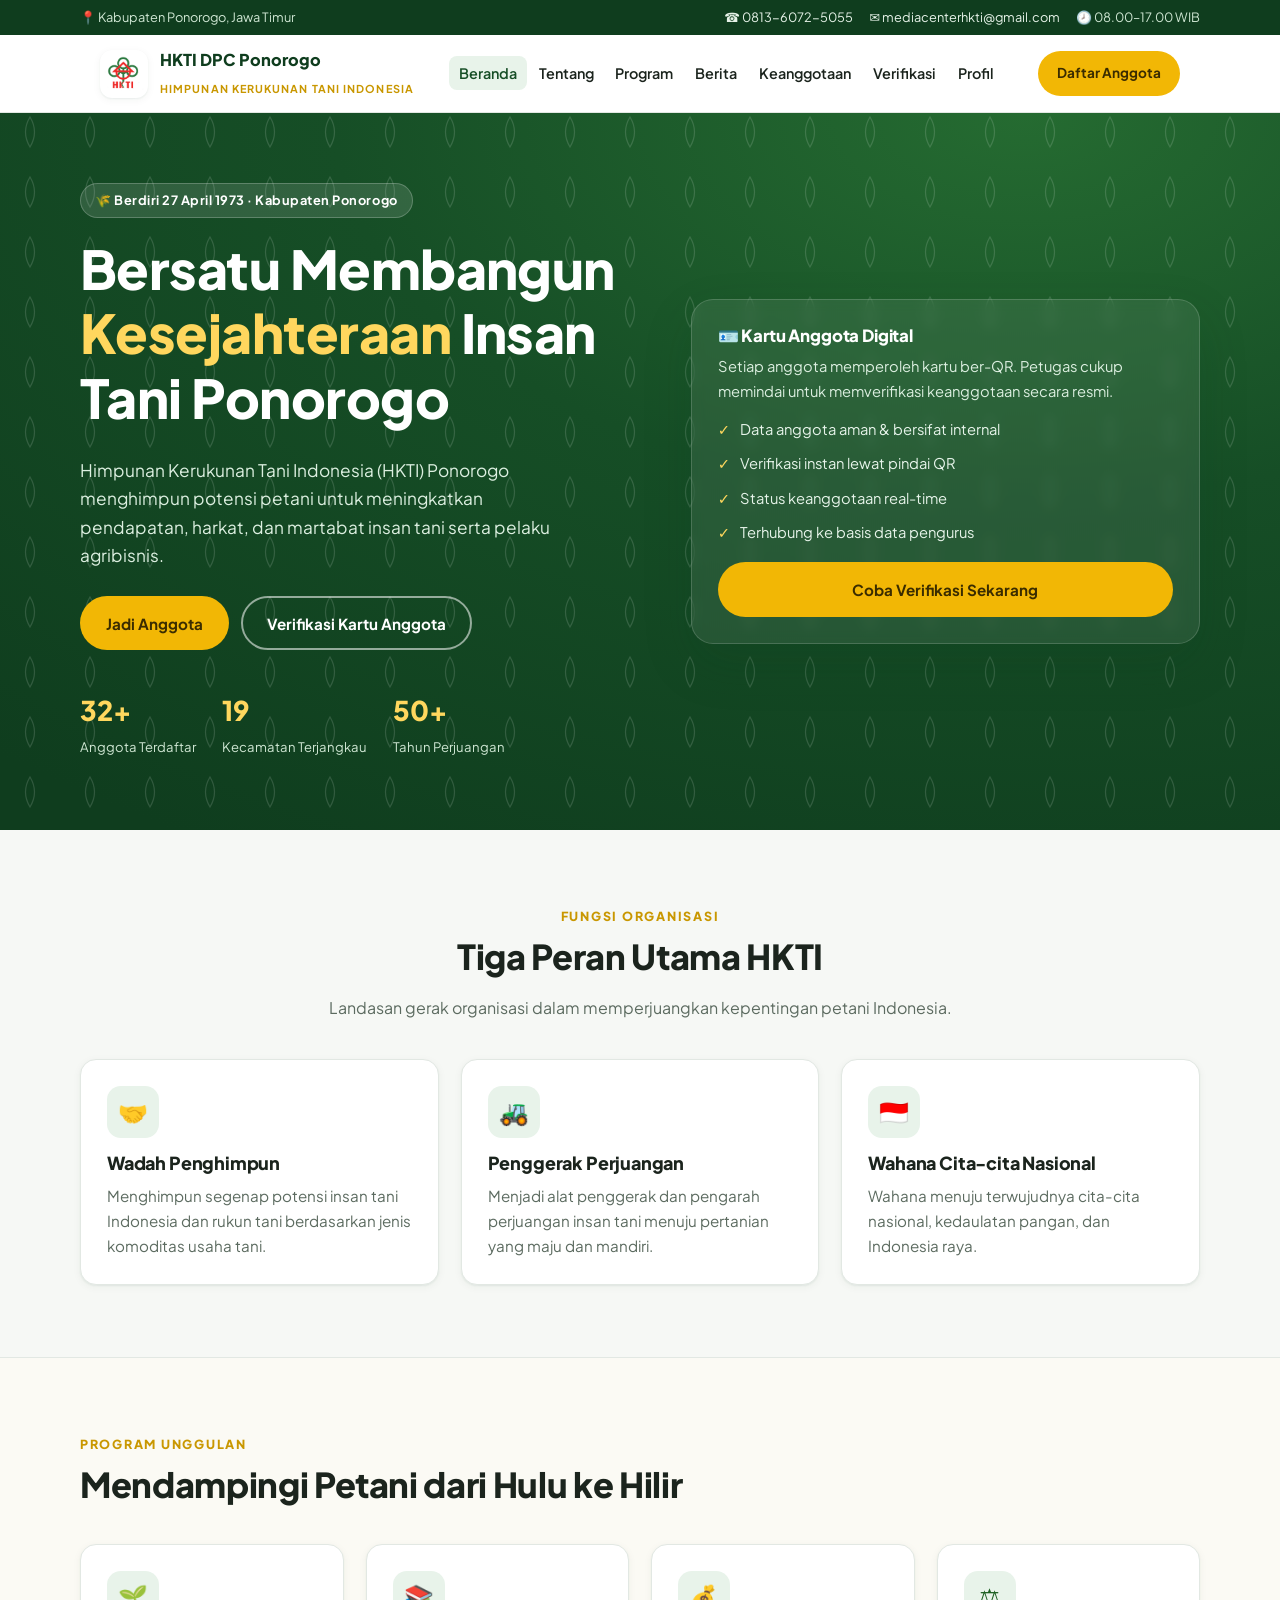
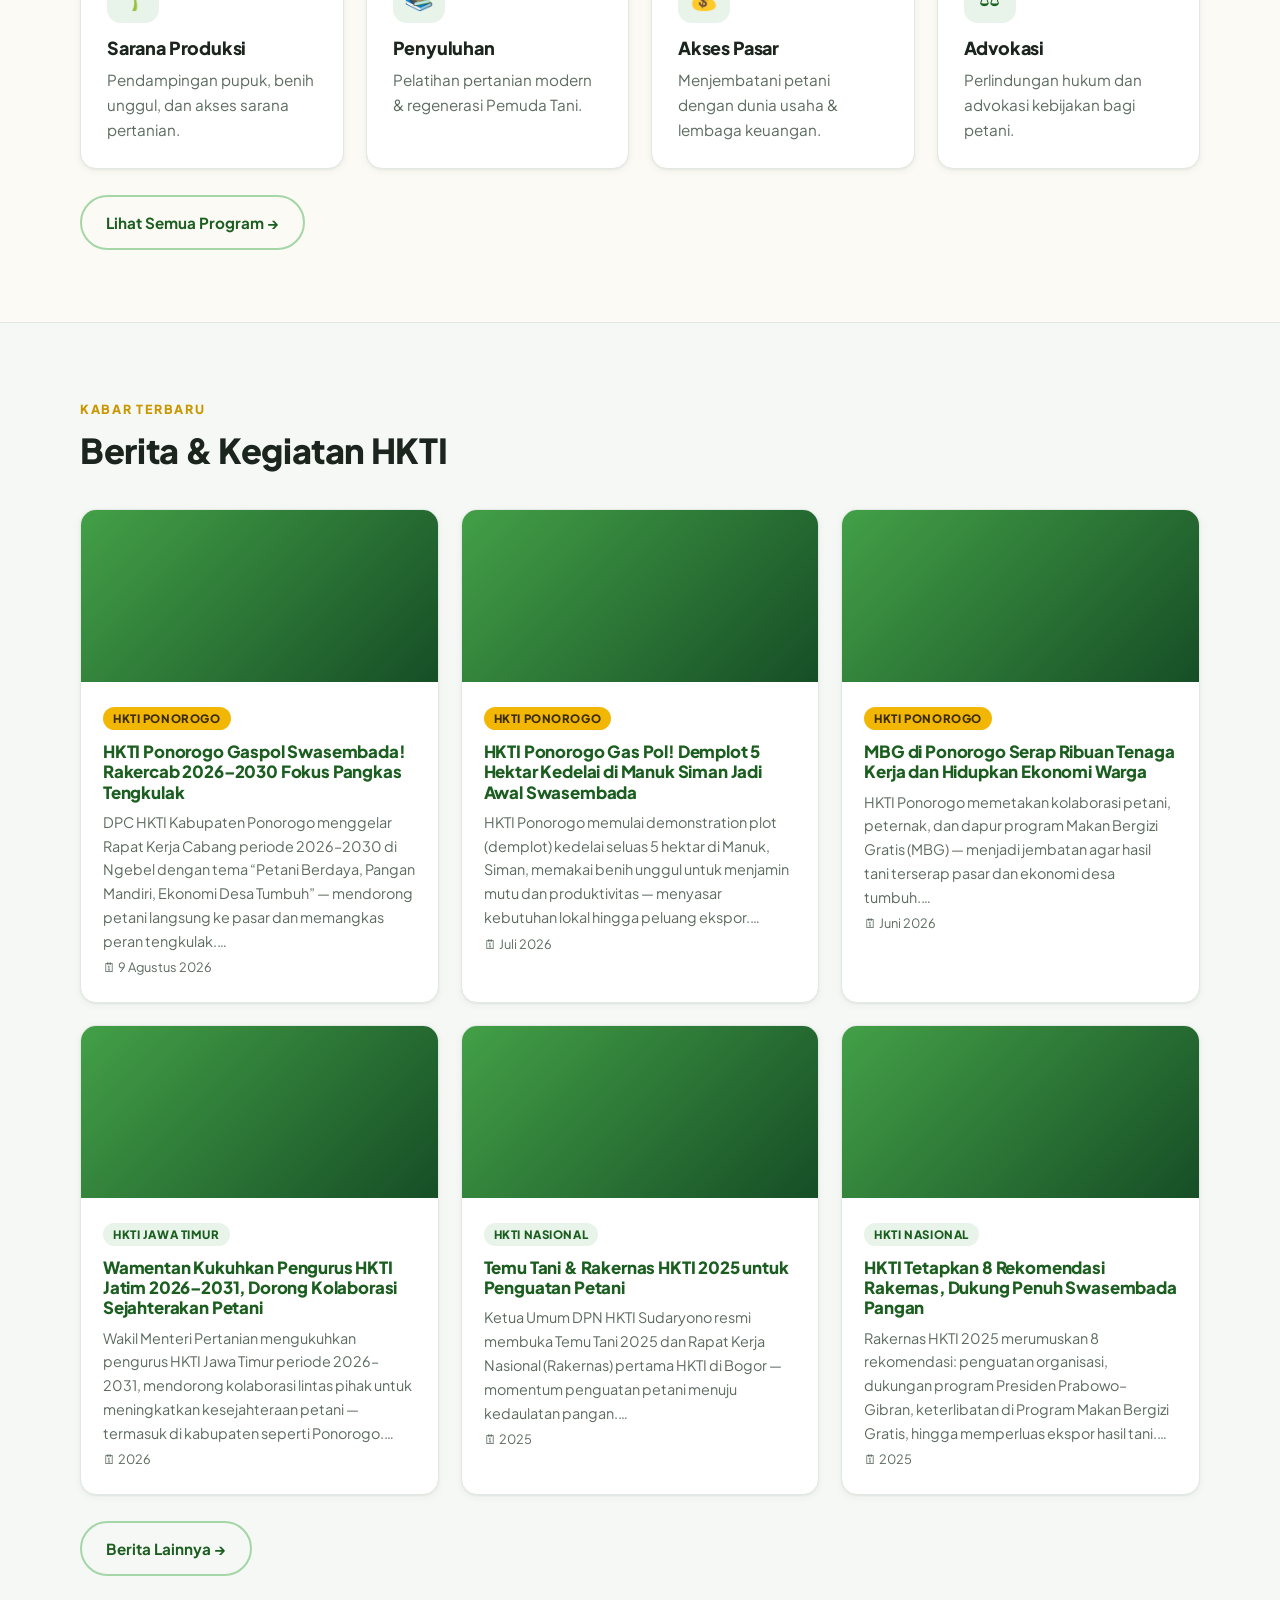
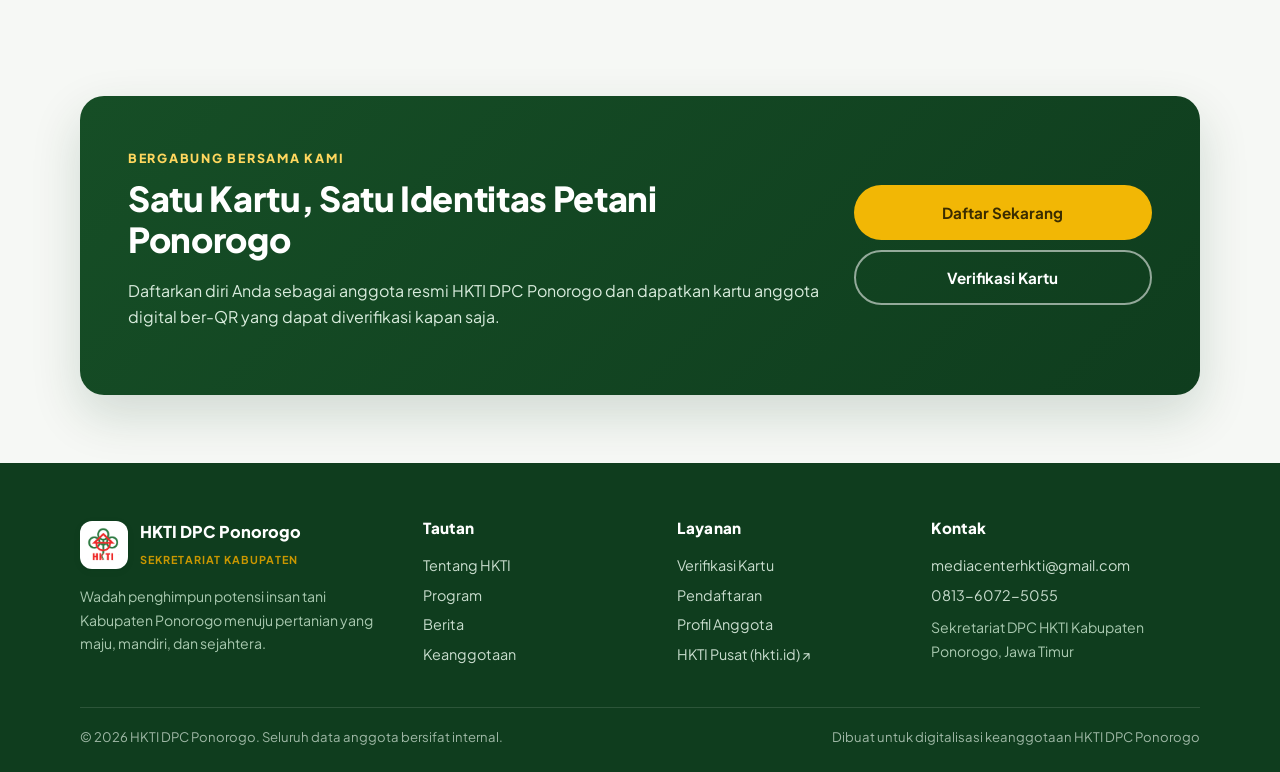
==== commit 32b1f558: "Integrasi info hkti.id + nama resmi HKTI DPC Ponorogo - Berita nasional dari hkti.id (Rakernas 2025," ====
--- a/index.html
+++ b/index.html
@@ -3,7 +3,7 @@
 <head>
 <meta charset="utf-8">
 <meta name="viewport" content="width=device-width,initial-scale=1">
-<title>HKTI Ponorogo — Himpunan Kerukunan Tani Indonesia</title>
+<title>HKTI DPC Ponorogo — Himpunan Kerukunan Tani Indonesia</title>
 <meta name="description" content="Portal resmi HKTI Kabupaten Ponorogo. Wadah insan tani menuju pertanian maju, mandiri, dan sejahtera. Verifikasi kartu anggota digital.">
 <link rel="preconnect" href="https://fonts.googleapis.com">
 <link rel="preconnect" href="https://fonts.gstatic.com" crossorigin>
@@ -90,7 +90,7 @@
       <div>
         <span class="eyebrow" style="color:var(--gold-300)">Bergabung Bersama Kami</span>
         <h2>Satu Kartu, Satu Identitas Petani Ponorogo</h2>
-        <p>Daftarkan diri Anda sebagai anggota resmi HKTI Ponorogo dan dapatkan kartu anggota digital ber-QR yang dapat diverifikasi kapan saja.</p>
+        <p>Daftarkan diri Anda sebagai anggota resmi HKTI DPC Ponorogo dan dapatkan kartu anggota digital ber-QR yang dapat diverifikasi kapan saja.</p>
       </div>
       <div style="display:flex;flex-direction:column;gap:10px">
         <a class="btn btn--gold btn--block" href="keanggotaan.html#daftar">Daftar Sekarang</a>
--- a/assets/css/style.css
+++ b/assets/css/style.css
@@ -154,6 +154,10 @@
 .deflist div:last-child{border-bottom:0}
 .deflist dt{font-weight:700;color:var(--green-800)}
 .deflist dd{margin:0;color:var(--ink)}
+.check-list{list-style:none;padding:0;margin:14px 0 0;display:grid;gap:10px}
+.check-list li{display:flex;gap:10px;align-items:flex-start;color:var(--ink);font-size:.95rem}
+.check-list li::before{content:"✓";color:#fff;background:var(--green-600);border-radius:50%;width:20px;height:20px;
+  display:grid;place-items:center;font-size:.72rem;font-weight:900;flex:none;margin-top:2px}
 
 /* ---------- Verifikasi / Kartu Anggota ---------- */
 .tool-wrap{max-width:520px;margin:0 auto}
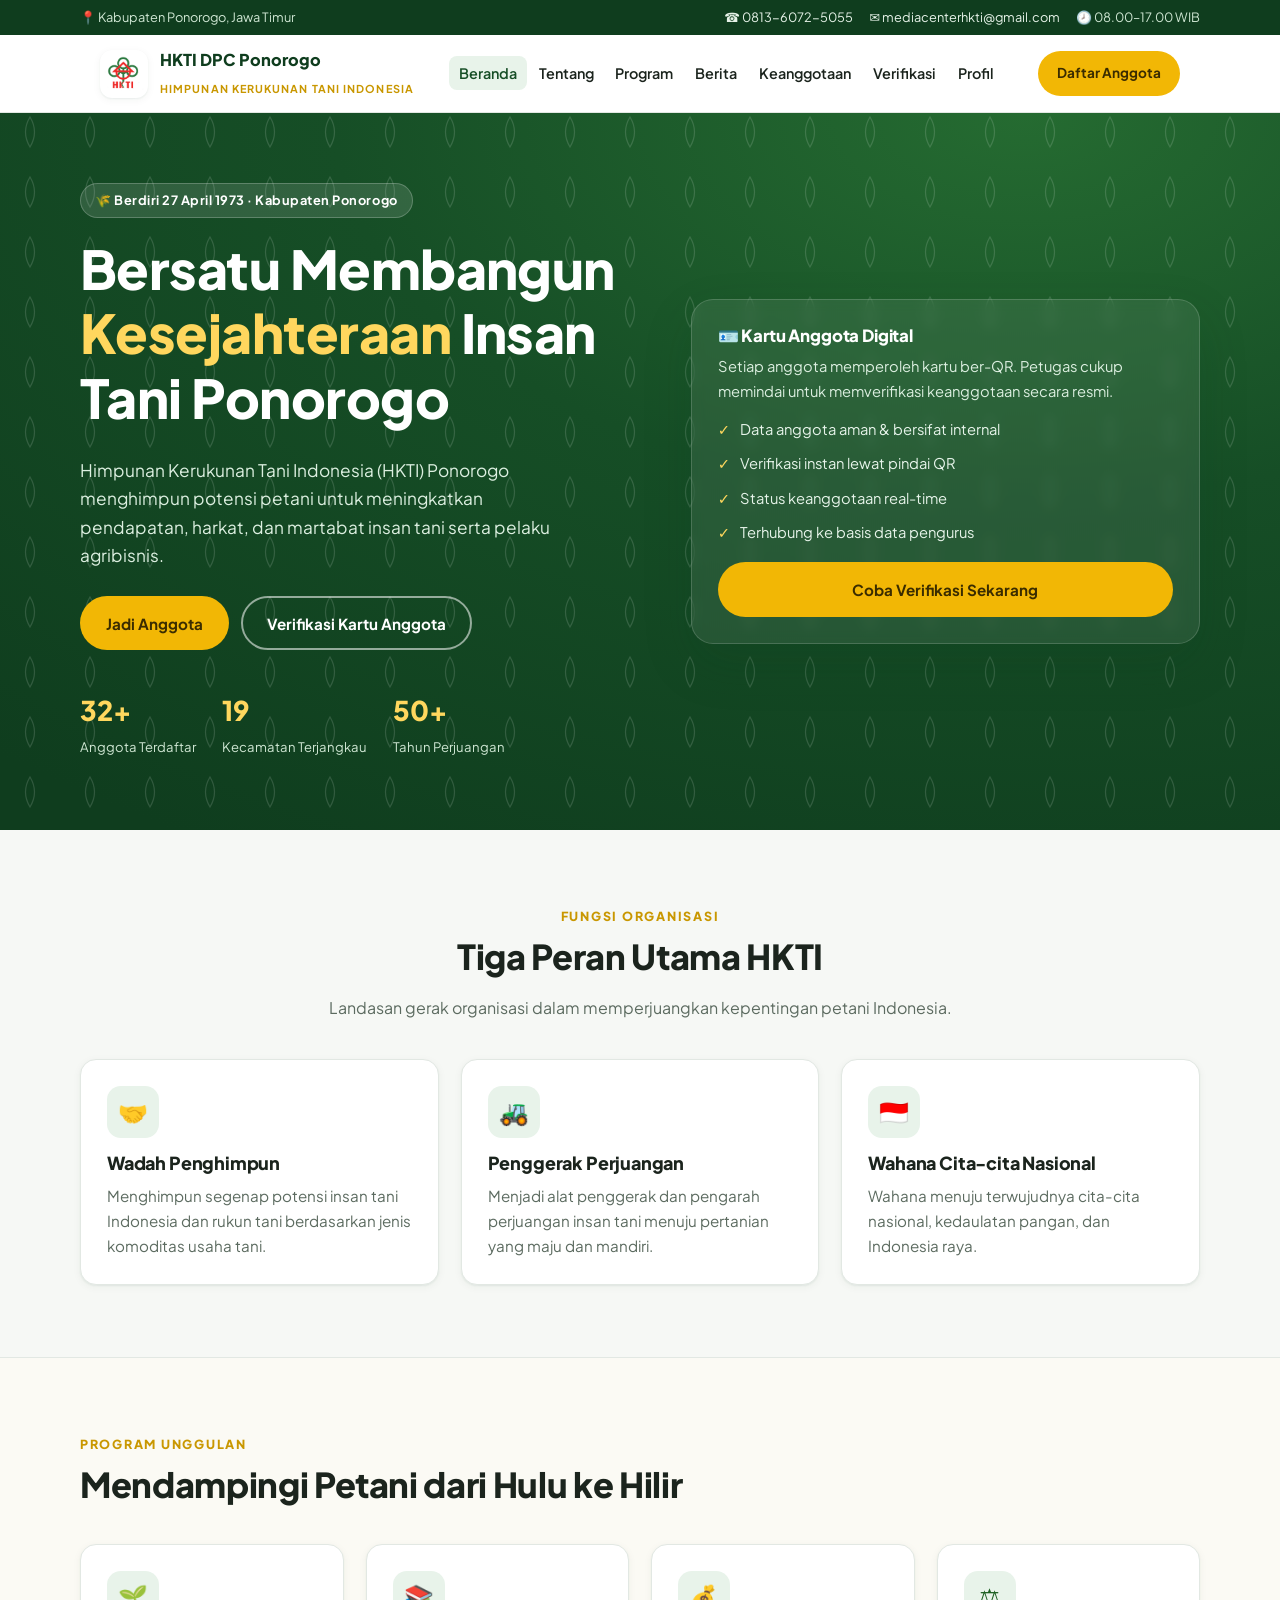
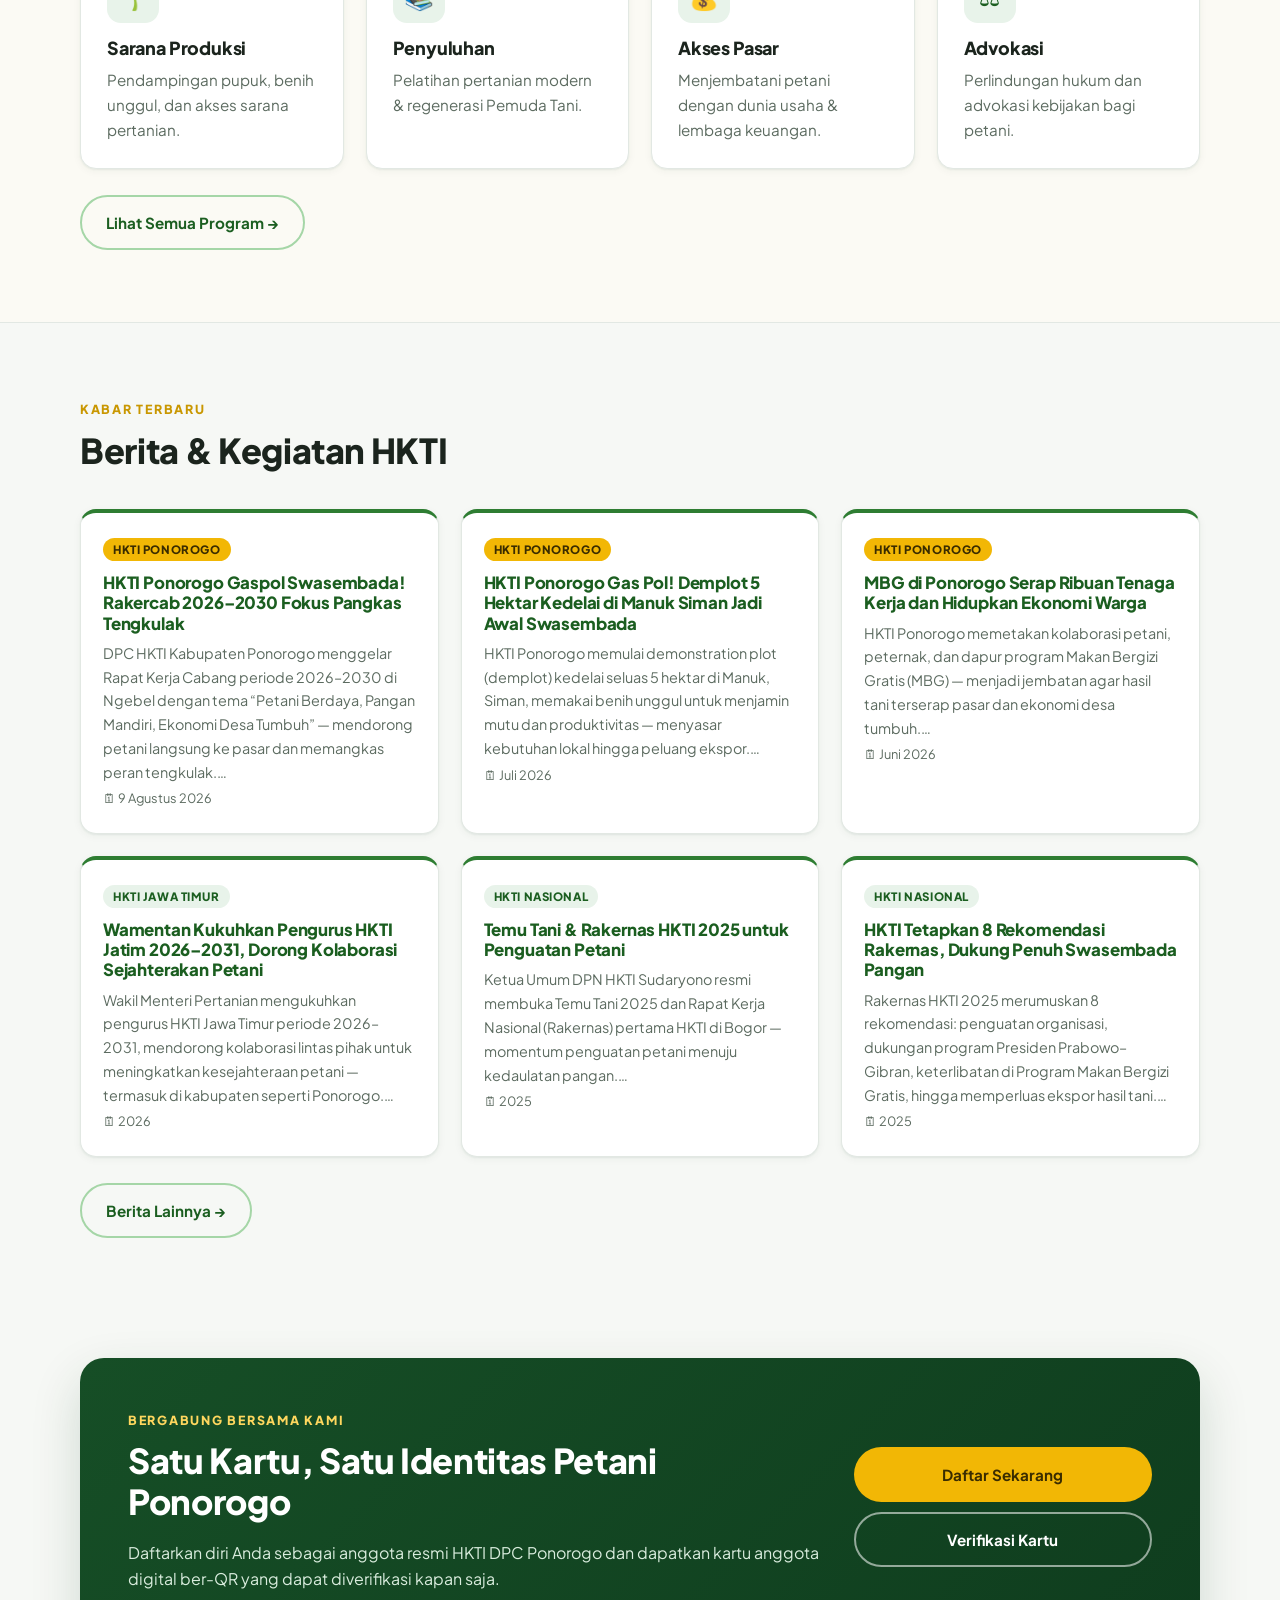
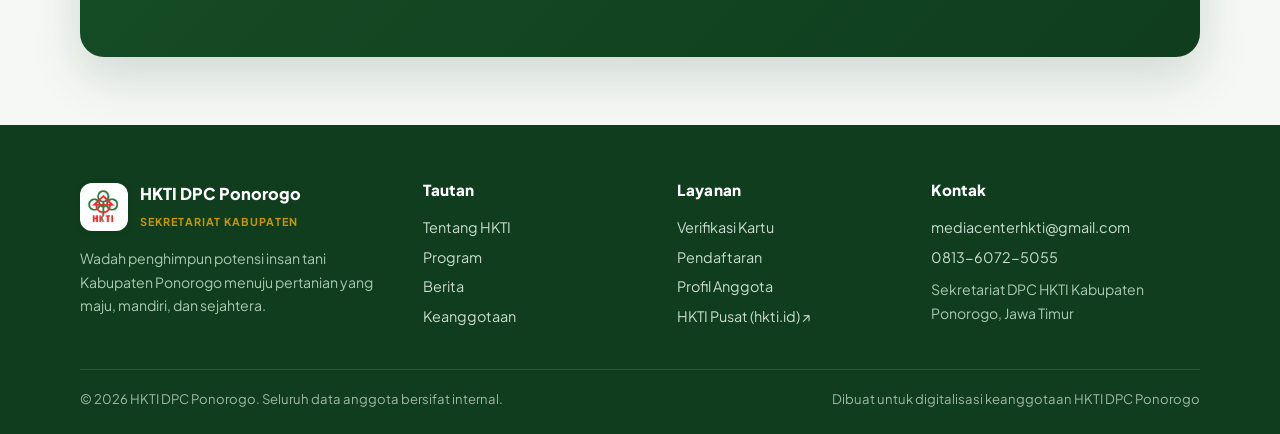
==== commit c763a49c: "Hapus semua foto berita yang salah; tampilkan berita tanpa foto (kartu teks) Foto sebelumnya keliru " ====
--- a/index.html
+++ b/index.html
@@ -111,9 +111,9 @@
   var svg='<svg viewBox="0 0 24 24" fill="none" stroke="currentColor" stroke-width="1.5"><path d="M4 19V5a2 2 0 0 1 2-2h9l5 5v11a2 2 0 0 1-2 2H6a2 2 0 0 1-2-2z"/><path d="M14 3v6h6"/></svg>';
   function newsCard(n){
     var pon=/ponorogo/i.test(n.kategori||'');
-    var thumb=n.gambar?'<img src="'+HKTI.esc(n.gambar)+'" alt="" loading="lazy" onerror="this.remove()">':svg;
-    return '<a class="card news" href="'+HKTI.esc(n.link)+'" target="_blank" rel="noopener">'+
-      '<div class="news__thumb">'+thumb+'</div>'+
+    var thumb=n.gambar?'<div class="news__thumb"><img src="'+HKTI.esc(n.gambar)+'" alt="" loading="lazy" onerror="this.closest(\'.news__thumb\').remove()"></div>':'';
+    return '<a class="card news'+(thumb?'':' news--txt')+'" href="'+HKTI.esc(n.link)+'" target="_blank" rel="noopener">'+
+      thumb+
       '<div class="news__body"><span class="news__badge'+(pon?' pon':'')+'">'+HKTI.esc(n.kategori||'Berita')+'</span>'+
       '<h3>'+HKTI.esc(n.judul)+'</h3>'+
       '<p class="muted" style="font-size:.9rem">'+HKTI.esc(n.ringkas)+'…</p>'+
--- a/assets/css/style.css
+++ b/assets/css/style.css
@@ -125,6 +125,9 @@
 .news__badge.pon{background:var(--gold-500);color:#3a2c00}
 .news h3{font-size:1.05rem;margin:12px 0 8px}
 .news time{font-size:.8rem;color:var(--muted)}
+.news--txt{border-top:4px solid var(--green-600)}
+.news--txt .news__body{padding-top:22px}
+.news--txt .news__badge{margin-bottom:2px}
 
 /* ---------- Membership / CTA band ---------- */
 .band{background:linear-gradient(135deg,var(--green-800),var(--green-900));color:#fff;border-radius:24px;
